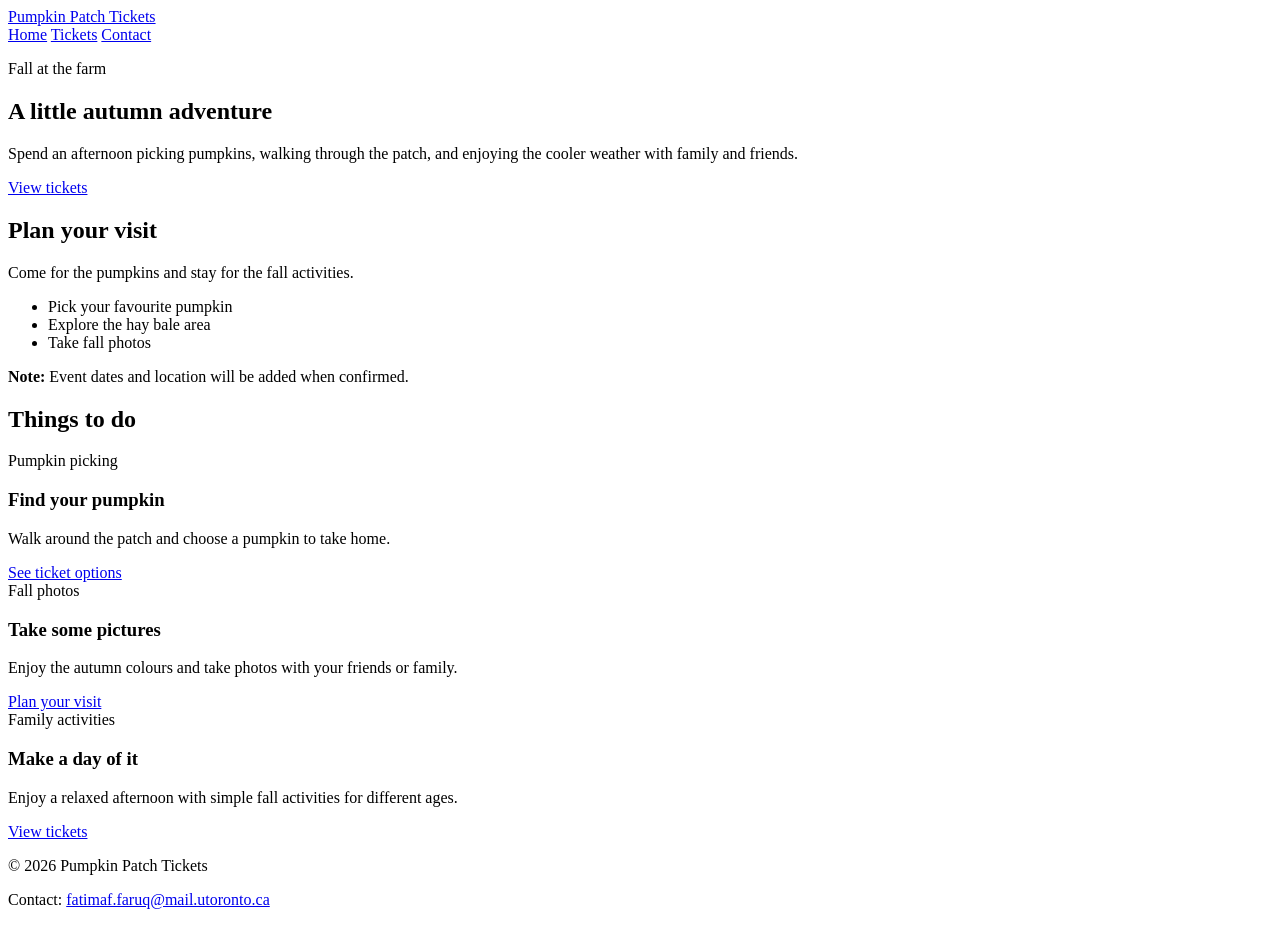
==== index.html @ a3bba529 "Add files via upload" ====
<!DOCTYPE html>
<html lang="en">
<head>
  <meta charset="UTF-8">
  <meta name="viewport" content="width=device-width, initial-scale=1.0">
  <title>Home | Pumpkin Patch Tickets</title>
  <link rel="stylesheet" href="css/style.css">
</head>
<body>
<header class="site-header">
  <a class="brand" href="index.html">Pumpkin Patch Tickets</a>
  <nav>
    <a href="index.html">Home</a>
    <a href="detail.html">Tickets</a>
    <a href="#contact">Contact</a>
  </nav>
</header>
<main>
  <section class="hero-grid">
    <div class="hero-main">
      <p class="small-label">Fall at the farm</p>
      <h1>A little autumn adventure</h1>
      <p>Spend an afternoon picking pumpkins, walking through the patch, and enjoying the cooler weather with family and friends.</p>
      <a class="button" href="detail.html">View tickets</a>
    </div>
    <aside class="hero-side">
      <h2>Plan your visit</h2>
      <p>Come for the pumpkins and stay for the fall activities.</p>
      <ul>
        <li>Pick your favourite pumpkin</li>
        <li>Explore the hay bale area</li>
        <li>Take fall photos</li>
      </ul>
      <p><strong>Note:</strong> Event dates and location will be added when confirmed.</p>
    </aside>
  </section>
  <h2 class="section-title">Things to do</h2>
  <section class="cards-gallery">
    <article class="card">
      <div class="card-picture picture-one">Pumpkin picking</div>
      <h3>Find your pumpkin</h3>
      <p>Walk around the patch and choose a pumpkin to take home.</p>
      <a class="button" href="detail.html">See ticket options</a>
    </article>
    <article class="card">
      <div class="card-picture picture-two">Fall photos</div>
      <h3>Take some pictures</h3>
      <p>Enjoy the autumn colours and take photos with your friends or family.</p>
      <a class="button" href="detail.html">Plan your visit</a>
    </article>
    <article class="card">
      <div class="card-picture picture-three">Family activities</div>
      <h3>Make a day of it</h3>
      <p>Enjoy a relaxed afternoon with simple fall activities for different ages.</p>
      <a class="button" href="detail.html">View tickets</a>
    </article>
  </section>
</main>
<footer class="site-footer" id="contact">
  <p>© 2026 Pumpkin Patch Tickets</p>
  <p>Contact: <a href="mailto:fatimaf.faruq@mail.utoronto.ca">fatimaf.faruq@mail.utoronto.ca</a></p>
</footer>
</body>
</html>
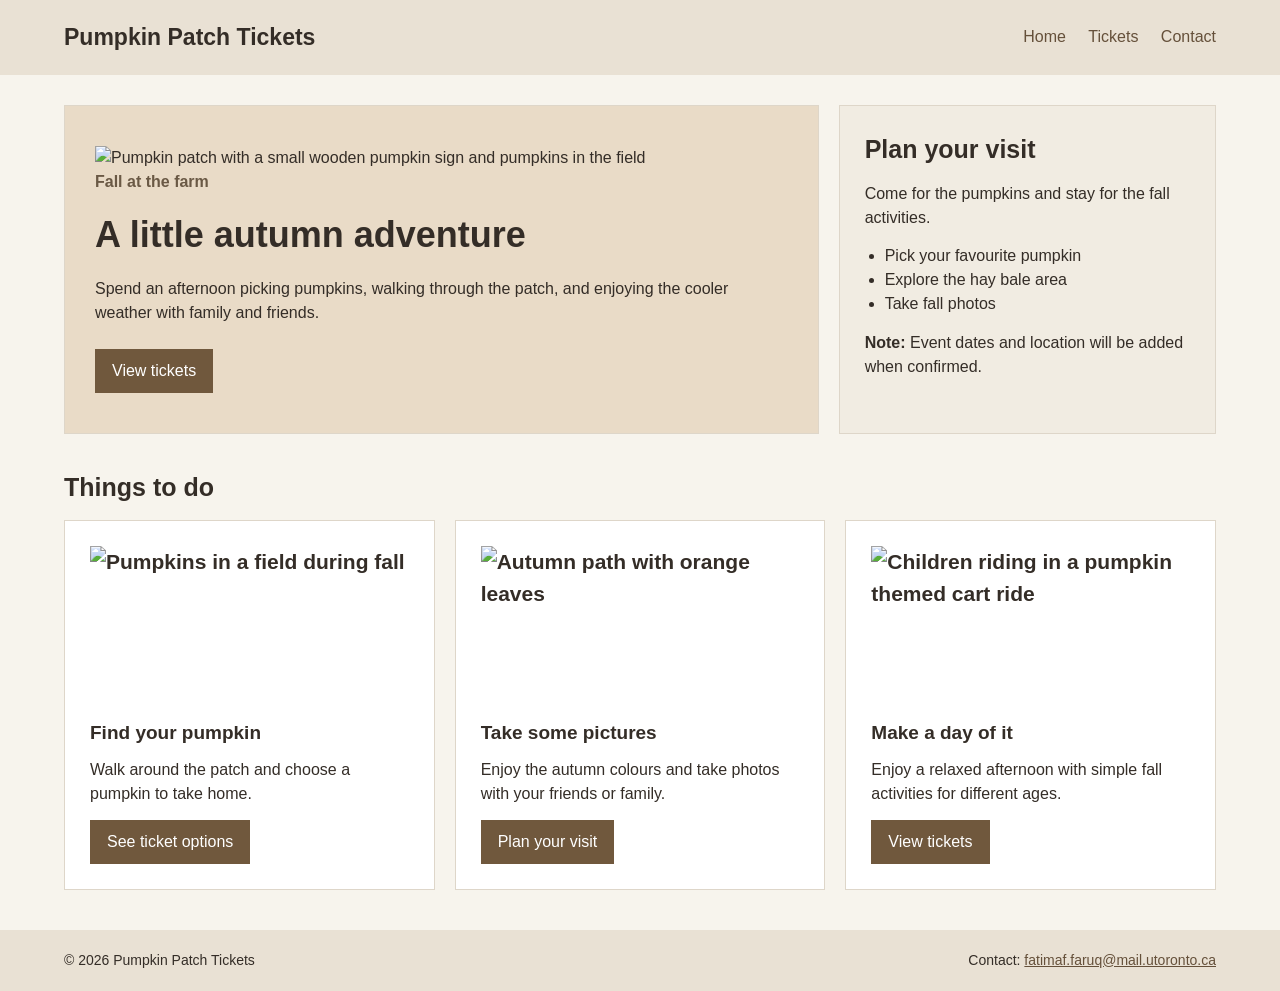
==== commit 61d79cf3: "Add files via upload" ====
--- a/index.html
+++ b/index.html
@@ -18,6 +18,7 @@
 <main>
   <section class="hero-grid">
     <div class="hero-main">
+      <img class="hero-photo" src="assets/images/pumpkin-sign.png" alt="Pumpkin patch with a small wooden pumpkin sign and pumpkins in the field">
       <p class="small-label">Fall at the farm</p>
       <h1>A little autumn adventure</h1>
       <p>Spend an afternoon picking pumpkins, walking through the patch, and enjoying the cooler weather with family and friends.</p>
@@ -37,19 +38,19 @@
   <h2 class="section-title">Things to do</h2>
   <section class="cards-gallery">
     <article class="card">
-      <div class="card-picture picture-one">Pumpkin picking</div>
+      <img class="card-picture" src="assets/images/pumpkin-picking.png" alt="Pumpkins in a field during fall">
       <h3>Find your pumpkin</h3>
       <p>Walk around the patch and choose a pumpkin to take home.</p>
       <a class="button" href="detail.html">See ticket options</a>
     </article>
     <article class="card">
-      <div class="card-picture picture-two">Fall photos</div>
+      <img class="card-picture" src="assets/images/fall-photos.png" alt="Autumn path with orange leaves">
       <h3>Take some pictures</h3>
       <p>Enjoy the autumn colours and take photos with your friends or family.</p>
       <a class="button" href="detail.html">Plan your visit</a>
     </article>
     <article class="card">
-      <div class="card-picture picture-three">Family activities</div>
+      <img class="card-picture" src="assets/images/family-activities.png" alt="Children riding in a pumpkin themed cart ride">
       <h3>Make a day of it</h3>
       <p>Enjoy a relaxed afternoon with simple fall activities for different ages.</p>
       <a class="button" href="detail.html">View tickets</a>
--- a/css/style.css
+++ b/css/style.css
@@ -0,0 +1,45 @@
+/* Pumpkin Patch Tickets - Project 1 */
+* { margin: 0; padding: 0; box-sizing: border-box; }
+body { font-family: Arial, sans-serif; color: #342d27; background: #f7f4ed; line-height: 1.5; }
+a { color: #65503a; }
+.site-header, .site-footer { display: flex; justify-content: space-between; align-items: center; padding: 20px 5%; gap: 20px; background: #e9e1d4; }
+.brand { font-size: 23px; font-weight: bold; text-decoration: none; color: #342d27; }
+.site-header nav a { margin-left: 18px; text-decoration: none; }
+.site-header nav a:hover { text-decoration: underline; }
+main { width: 90%; max-width: 1200px; margin: 30px auto; }
+h1 { font-size: 36px; margin-bottom: 15px; }
+h2 { font-size: 25px; margin-bottom: 14px; }
+h3 { font-size: 19px; margin-bottom: 10px; }
+p { margin-bottom: 14px; }
+.small-label { font-weight: bold; color: #6a5945; }
+.hero-grid, .content-grid { display: grid; grid-template-columns: 1fr; gap: 20px; }
+.hero-main, .hero-side, .card, .detail-article, .meta-panel { background: white; border: 1px solid #ded6c9; padding: 25px; }
+.hero-main { background: #e9dbc7; padding: 40px 30px; }
+.hero-side, .meta-panel { background: #f1ece2; }
+.hero-side ul, .meta-panel ul { padding-left: 20px; margin-bottom: 15px; }
+.button { display: inline-block; color: white; background: #70583d; padding: 10px 17px; text-decoration: none; margin-top: 10px; }
+.button:hover { background: #533f2b; }
+.section-title { margin-top: 35px; }
+.cards-gallery { display: grid; grid-template-columns: repeat(auto-fit, minmax(280px, 1fr)); gap: 20px; }
+.card { display: flex; flex-direction: column; }
+.card .button { margin-top: auto; align-self: flex-start; }
+.card-picture { height: 155px; margin-bottom: 18px; display: flex; justify-content: center; align-items: center; font-size: 21px; font-weight: bold; }
+.picture-one { background: #e8cbaa; }
+.picture-two { background: #d9d2bf; }
+.picture-three { background: #dbc8b7; }
+.detail-hero { margin-bottom: 25px; }
+.detail-article h2 { margin-top: 22px; }
+.ticket-option { padding: 15px; border: 1px solid #ded6c9; margin-bottom: 12px; }
+.project-image { background: #dac5a9; padding: 45px 15px; text-align: center; margin: 15px 0; }
+.site-footer { margin-top: 40px; font-size: 14px; }
+.site-footer p { margin-bottom: 0; }
+@media (min-width: 768px) {
+  .hero-grid { grid-template-columns: 2fr 1fr; }
+  .content-grid { grid-template-columns: 3fr 1fr; }
+}
+@media (max-width: 767px) {
+  .site-header, .site-footer { flex-direction: column; text-align: center; }
+  .site-header nav a { margin: 0 7px; }
+  h1 { font-size: 29px; }
+  .cards-gallery { grid-template-columns: 1fr; }
+}
